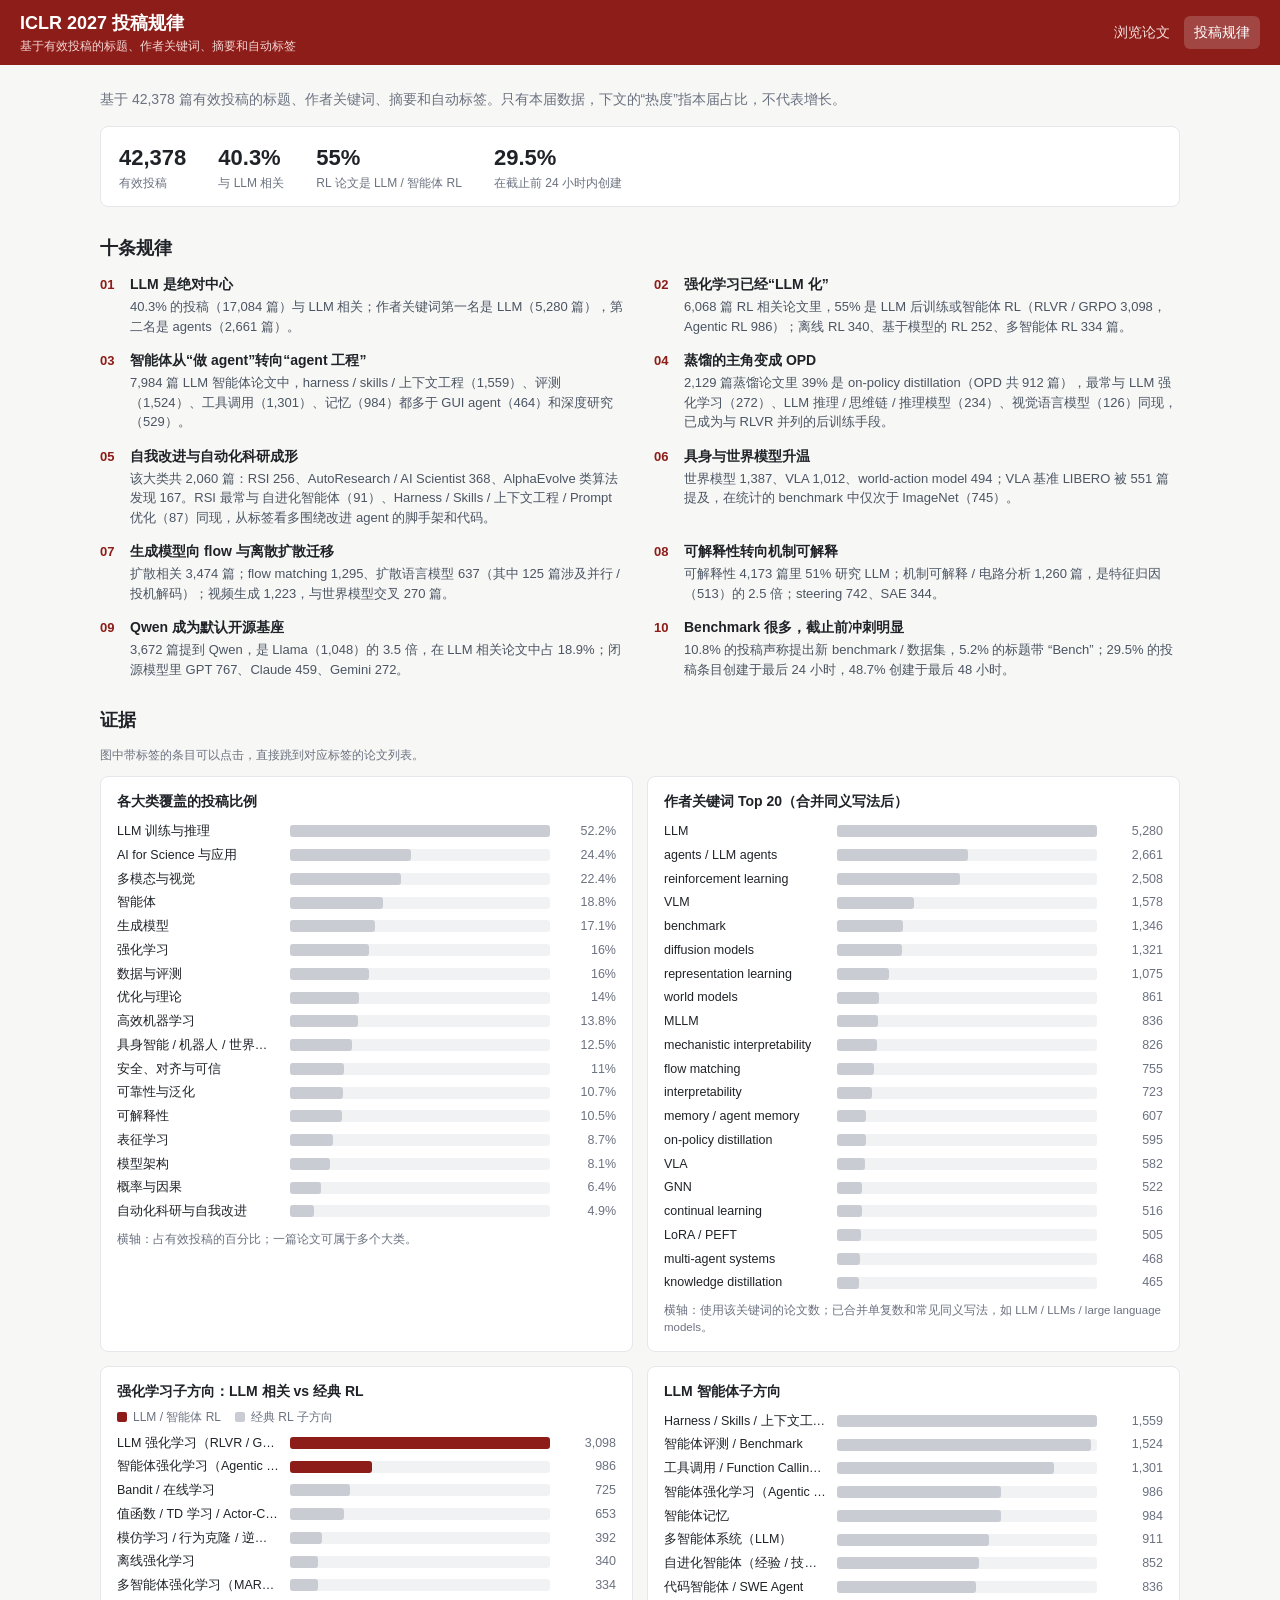
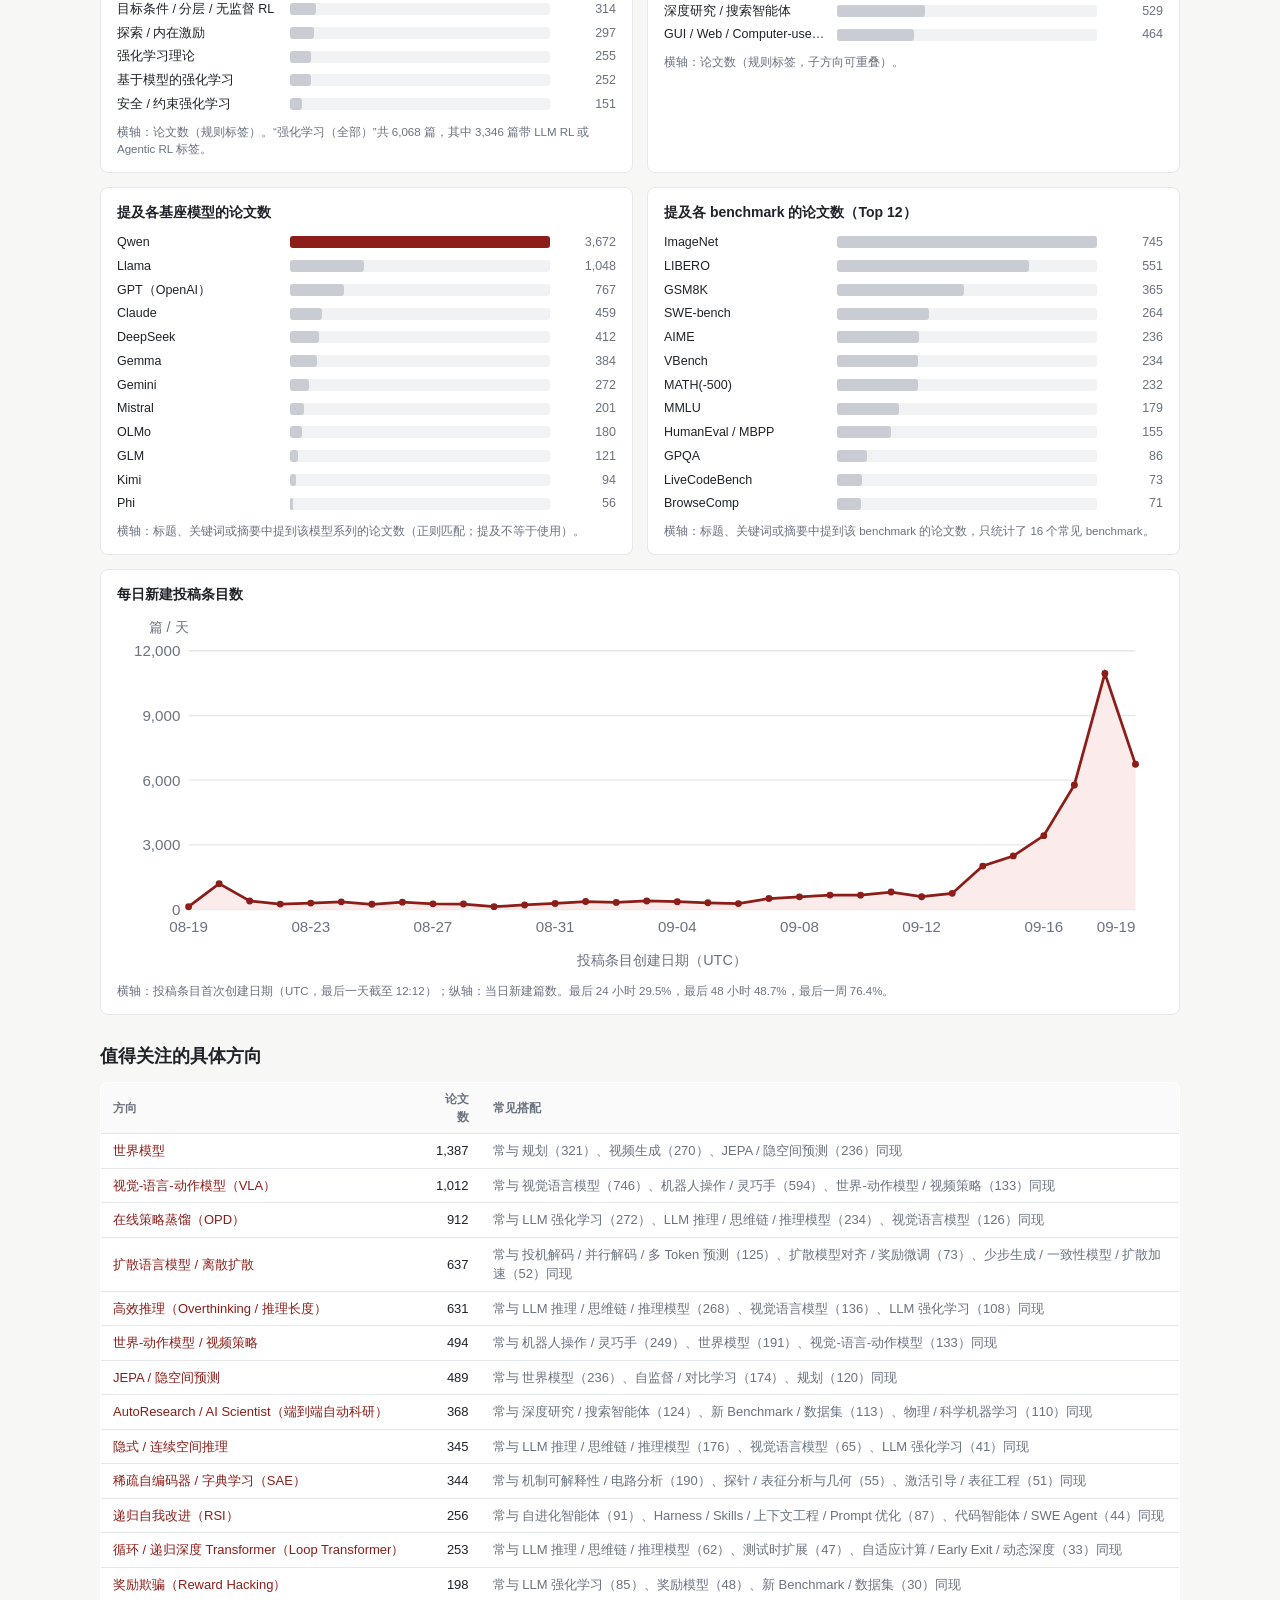
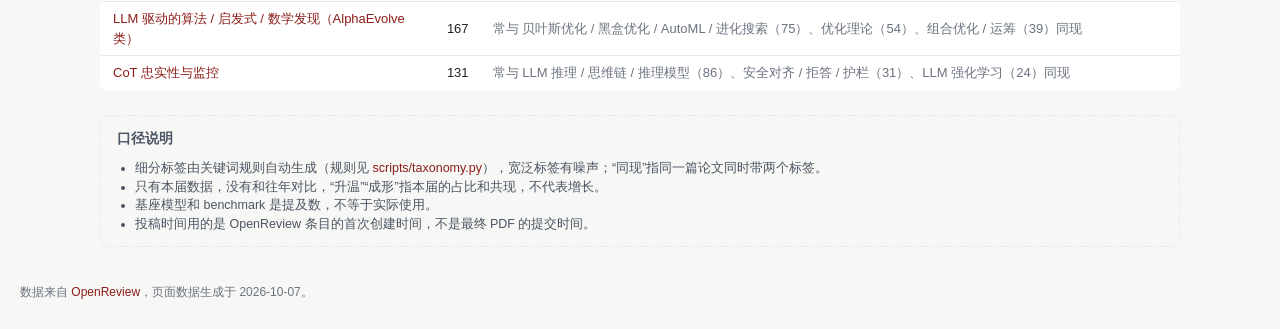
==== docs/trends.html @ 6286ddf7 "Add submission trends page generated from current data Co-authored-by: Cursor <cursoragent@cursor.co" ====
<!doctype html>
<html lang="zh-CN">
<head>
  <meta charset="utf-8">
  <meta name="viewport" content="width=device-width, initial-scale=1">
  <title>ICLR 2027 投稿规律</title>
  <link rel="stylesheet" href="style.css?v=bcfb548c5a">
</head>
<body class="trends-page">
  <header class="topbar">
    <div class="brand">
      <h1>ICLR 2027 投稿规律</h1>
      <div class="muted">基于有效投稿的标题、作者关键词、摘要和自动标签</div>
    </div>
    <nav class="nav">
      <a href="index.html">浏览论文</a>
      <a href="trends.html" class="current">投稿规律</a>
    </nav>
  </header>

  <main class="trends">
    <p class="lede muted" id="lede">加载数据中…</p>
    <section class="stats" id="stats"></section>

    <h2>十条规律</h2>
    <ol class="findings" id="findings"></ol>

    <h2>证据</h2>
    <p class="muted small">图中带标签的条目可以点击，直接跳到对应标签的论文列表。</p>
    <div class="charts">
      <section class="chart">
        <h3>各大类覆盖的投稿比例</h3>
        <div id="c-groups"></div>
        <p class="caption">横轴：占有效投稿的百分比；一篇论文可属于多个大类。</p>
      </section>
      <section class="chart">
        <h3>作者关键词 Top 20（合并同义写法后）</h3>
        <div id="c-keywords"></div>
        <p class="caption">横轴：使用该关键词的论文数；已合并单复数和常见同义写法，如 LLM / LLMs / large language models。</p>
      </section>
      <section class="chart">
        <h3>强化学习子方向：LLM 相关 vs 经典 RL</h3>
        <div class="legend"><span class="key accent"></span>LLM / 智能体 RL<span class="key"></span>经典 RL 子方向</div>
        <div id="c-rl"></div>
        <p class="caption" id="cap-rl"></p>
      </section>
      <section class="chart">
        <h3>LLM 智能体子方向</h3>
        <div id="c-agents"></div>
        <p class="caption">横轴：论文数（规则标签，子方向可重叠）。</p>
      </section>
      <section class="chart">
        <h3>提及各基座模型的论文数</h3>
        <div id="c-models"></div>
        <p class="caption">横轴：标题、关键词或摘要中提到该模型系列的论文数（正则匹配；提及不等于使用）。</p>
      </section>
      <section class="chart">
        <h3>提及各 benchmark 的论文数（Top 12）</h3>
        <div id="c-bench"></div>
        <p class="caption">横轴：标题、关键词或摘要中提到该 benchmark 的论文数，只统计了 16 个常见 benchmark。</p>
      </section>
      <section class="chart wide">
        <h3>每日新建投稿条目数</h3>
        <div id="c-timeline"></div>
        <p class="caption" id="cap-timeline"></p>
      </section>
    </div>

    <h2>值得关注的具体方向</h2>
    <table class="hot">
      <thead><tr><th>方向</th><th class="num">论文数</th><th>常见搭配</th></tr></thead>
      <tbody id="hot"></tbody>
    </table>

    <section class="notes">
      <h3>口径说明</h3>
      <ul>
        <li>细分标签由关键词规则自动生成（规则见 <a href="https://github.com/yzc-666/iclr2027-explorer/blob/HEAD/scripts/taxonomy.py" target="_blank" rel="noopener">scripts/taxonomy.py</a>），宽泛标签有噪声；“同现”指同一篇论文同时带两个标签。</li>
        <li>只有本届数据，没有和往年对比，“升温”“成形”指本届的占比和共现，不代表增长。</li>
        <li>基座模型和 benchmark 是提及数，不等于实际使用。</li>
        <li>投稿时间用的是 OpenReview 条目的首次创建时间，不是最终 PDF 的提交时间。</li>
      </ul>
    </section>
  </main>

  <footer class="muted">数据来自 <a href="https://openreview.net/group?id=ICLR.cc/2027/Conference" target="_blank" rel="noopener">OpenReview</a>，<span id="built"></span>。</footer>
  <script src="trends.js?v=45ce27e861"></script>
</body>
</html>
---- docs/style.css ----
:root {
  --bg: #f7f7f5;
  --panel: #ffffff;
  --text: #1f2328;
  --muted: #6b7280;
  --line: #e5e7eb;
  --accent: #8c1d18;
  --accent-soft: #fbeceb;
  --mark: #fff1a8;
  font-family: -apple-system, BlinkMacSystemFont, "Segoe UI", "PingFang SC", "Hiragino Sans GB", "Microsoft YaHei", sans-serif;
}

* { box-sizing: border-box; }
body { margin: 0; background: var(--bg); color: var(--text); font-size: 14px; line-height: 1.5; }
a { color: var(--accent); text-decoration: none; }
a:hover { text-decoration: underline; }
button, select, input { font: inherit; color: inherit; }
.muted { color: var(--muted); }
mark { background: var(--mark); color: inherit; padding: 0 1px; border-radius: 2px; }

.topbar {
  position: sticky; top: 0; z-index: 10;
  display: flex; gap: 24px; align-items: center;
  padding: 10px 20px; background: var(--accent); color: #fff;
}
.topbar h1 { margin: 0; font-size: 18px; white-space: nowrap; }
.topbar .muted { color: #f3d6d4; font-size: 12px; }
.searchbox { flex: 1; }
.searchbox input {
  width: 100%; padding: 8px 12px; border: 0; border-radius: 6px; font-size: 14px; outline: none;
  color: var(--text); background: #fff;
}

.layout { display: flex; gap: 16px; padding: 16px 20px; align-items: flex-start; }

#sidebar {
  position: sticky; top: 64px; width: 330px; flex-shrink: 0;
  max-height: calc(100vh - 80px); overflow-y: auto;
  background: var(--panel); border: 1px solid var(--line); border-radius: 8px;
}
.filters { padding: 12px; border-bottom: 1px solid var(--line); display: grid; gap: 8px; }
.frow { display: flex; flex-wrap: wrap; gap: 6px 10px; align-items: center; }
.frow.small { font-size: 12px; }
.flabel { color: var(--muted); width: 32px; flex-shrink: 0; }
.frow select { flex: 1; min-width: 0; padding: 4px 6px; border: 1px solid var(--line); border-radius: 5px; background: #fff; }
#tagfilter { padding: 6px 8px; border: 1px solid var(--line); border-radius: 5px; }
button.link { background: none; border: 0; padding: 0; color: var(--accent); cursor: pointer; }

.group { border-bottom: 1px solid var(--line); }
.ghead {
  width: 100%; display: flex; align-items: baseline; gap: 6px; padding: 8px 12px;
  background: hsl(var(--hue) 45% 96%); border: 0; cursor: pointer; text-align: left; font-weight: 600;
}
.ghead .en { font-weight: 400; font-size: 11px; flex: 1; overflow: hidden; text-overflow: ellipsis; white-space: nowrap; }
.ghead .n { font-weight: 400; color: var(--muted); font-size: 12px; }
.caret::before { content: "▸"; display: inline-block; width: 10px; color: var(--muted); }
.group.open .caret::before { content: "▾"; }
.group ul { display: none; list-style: none; margin: 0; padding: 4px 6px 8px; }
.group.open ul { display: block; }
.tag {
  width: 100%; display: flex; gap: 8px; align-items: center; padding: 3px 8px;
  border: 0; border-radius: 5px; background: none; cursor: pointer; text-align: left;
}
.tag:hover { background: #f3f4f6; }
.tag .name { flex: 1; }
.tag .n { color: var(--muted); font-size: 12px; font-variant-numeric: tabular-nums; }
.tag.on { background: hsl(var(--hue) 60% 88%); font-weight: 600; }
.tag.zero { opacity: 0.4; }
.tag.pinned .name { font-weight: 600; }
.group li.lvl1 { margin-left: 14px; border-left: 1px solid var(--line); }
.group li.lvl1 .tag { border-radius: 0 5px 5px 0; }
.group li.sublabel { font-size: 11px; color: var(--muted); padding: 8px 8px 2px; }
.from { margin-left: 4px; font-size: 11px; color: var(--muted); font-weight: 400; white-space: nowrap; }

main { flex: 1; min-width: 0; }
#active-filters { display: flex; flex-wrap: wrap; gap: 6px; margin-bottom: 8px; }
#active-filters:empty { display: none; }
.afilter {
  display: inline-flex; gap: 6px; align-items: center; padding: 3px 10px;
  background: var(--accent-soft); border: 1px solid #f0c9c6; border-radius: 999px; cursor: pointer;
}
.afilter::after { content: "×"; color: var(--muted); }
.afilter.clear { background: none; border-style: dashed; }
.afilter.clear::after { content: none; }

#search-hint { font-size: 12.5px; margin-bottom: 6px; }
#search-hint:empty { display: none; }
#search-hint .link { margin-left: 6px; }

#tag-suggest { display: flex; flex-wrap: wrap; gap: 6px; align-items: center; margin-bottom: 8px; font-size: 13px; }
#tag-suggest:empty { display: none; }

.toolbar { display: flex; gap: 12px; align-items: center; margin-bottom: 10px; }
.toolbar .spacer { flex: 1; }
#count { font-size: 16px; font-weight: 600; }
.toolbar select, .toolbar button {
  padding: 4px 8px; border: 1px solid var(--line); border-radius: 5px; background: #fff; cursor: pointer;
}

#overview { display: grid; grid-template-columns: repeat(auto-fill, minmax(300px, 1fr)); gap: 12px; margin-bottom: 16px; }
#overview:empty { display: none; }
.ocard { background: var(--panel); border: 1px solid var(--line); border-radius: 8px; padding: 10px 12px; }
.ocard h3 { margin: 0 0 6px; font-size: 14px; display: flex; gap: 6px; align-items: baseline; }
.ocard h3 .n { color: var(--muted); font-weight: 400; font-size: 12px; }
.obar {
  position: relative; display: flex; justify-content: space-between; gap: 8px;
  width: 100%; padding: 2px 6px; margin: 2px 0; border: 0; background: none; cursor: pointer; text-align: left; font-size: 13px;
}
.obar .fill { position: absolute; inset: 0 auto 0 0; background: hsl(var(--hue) 55% 90%); border-radius: 3px; z-index: 0; }
.obar span { position: relative; z-index: 1; }
.obar .n { color: var(--muted); font-variant-numeric: tabular-nums; }
.obar:hover .fill { background: hsl(var(--hue) 55% 82%); }
.obar.umbrella > span:not(.fill):not(.n) { font-weight: 600; }
.obar.lvl1 { width: calc(100% - 14px); margin-left: 14px; }
.osub { font-size: 11px; color: var(--muted); margin: 8px 0 2px 6px; }

#list { list-style: none; margin: 0; padding: 0; display: grid; gap: 8px; }
.paper { background: var(--panel); border: 1px solid var(--line); border-radius: 8px; padding: 10px 14px; }
.ptitle { font-size: 15px; font-weight: 600; display: flex; gap: 8px; align-items: baseline; }
.ptitle a { color: var(--text); }
.ptitle a:hover { color: var(--accent); }
.badge { font-size: 11px; font-weight: 400; padding: 0 6px; border-radius: 4px; background: #eee; color: var(--muted); white-space: nowrap; }
.badge.withdrawn { background: #fff4e5; color: #9a5b00; }
.badge.desk_rejected { background: #fdecec; color: #a12622; }
.pmeta { display: flex; flex-wrap: wrap; gap: 4px 14px; color: var(--muted); font-size: 12px; margin-top: 2px; }
.kw { color: #4b5563; font-size: 12.5px; margin-top: 4px; }
.chips { display: flex; flex-wrap: wrap; gap: 4px; margin-top: 6px; }
.chip {
  padding: 1px 8px; font-size: 12px; border-radius: 999px; cursor: pointer;
  border: 1px solid hsl(var(--hue) 40% 82%); background: hsl(var(--hue) 55% 95%);
}
.chip:hover, .chip.on { background: hsl(var(--hue) 60% 85%); }
details { margin-top: 6px; }
summary { cursor: pointer; color: var(--accent); font-size: 12.5px; width: fit-content; }
.abs { margin-top: 6px; white-space: pre-wrap; color: #374151; font-size: 13px; }
#sentinel { text-align: center; padding: 20px; }

footer { padding: 16px 20px 28px; font-size: 12px; }

.nav { display: flex; gap: 4px; flex-shrink: 0; }
.nav a { color: #f6dedc; padding: 6px 10px; border-radius: 6px; white-space: nowrap; }
.nav a:hover { background: rgba(255, 255, 255, 0.12); text-decoration: none; }
.nav a.current { background: rgba(255, 255, 255, 0.18); color: #fff; }
.trends-page .topbar { justify-content: space-between; }

.trends { max-width: 1120px; margin: 0 auto; padding: 20px; }
.trends h2 { font-size: 18px; margin: 28px 0 12px; }
.trends h3 { font-size: 14px; margin: 0 0 10px; }
.small { font-size: 12px; }
.lede { margin: 4px 0 16px; }
.stats { display: flex; flex-wrap: wrap; gap: 32px; padding: 14px 18px; background: var(--panel); border: 1px solid var(--line); border-radius: 8px; }
.stat .sv { font-size: 22px; font-weight: 600; font-variant-numeric: tabular-nums; }
.stat .sl { color: var(--muted); font-size: 12px; }

.findings { display: grid; grid-template-columns: repeat(2, minmax(0, 1fr)); gap: 14px 28px; padding: 0; margin: 0; list-style: none; counter-reset: f; }
.findings li { counter-increment: f; position: relative; padding-left: 30px; }
.findings li::before { content: counter(f, decimal-leading-zero); position: absolute; left: 0; top: 1px; color: var(--accent); font-weight: 600; font-size: 13px; font-variant-numeric: tabular-nums; }
.findings p { margin: 2px 0 0; color: #4b5563; font-size: 13px; }

.charts { display: grid; grid-template-columns: repeat(2, minmax(0, 1fr)); gap: 14px; }
.chart { background: var(--panel); border: 1px solid var(--line); border-radius: 8px; padding: 14px 16px; min-width: 0; }
.chart.wide { grid-column: 1 / -1; }
.caption { color: var(--muted); font-size: 11.5px; margin: 10px 0 0; }
.legend { display: flex; align-items: center; gap: 6px; font-size: 12px; color: var(--muted); margin: -4px 0 8px; }
.legend .key { width: 10px; height: 10px; border-radius: 2px; background: #c9cdd3; margin-left: 8px; }
.legend .key:first-child { margin-left: 0; }
.legend .key.accent { background: var(--accent); }
.bars { display: grid; grid-template-columns: minmax(0, 13em) minmax(0, 1fr) 4.5em; gap: 5px 10px; align-items: center; font-size: 12.5px; }
.blabel { overflow: hidden; text-overflow: ellipsis; white-space: nowrap; }
.blabel a { color: var(--text); }
.blabel a:hover { color: var(--accent); }
.btrack { height: 12px; background: #f1f2f4; border-radius: 3px; }
.bfill { height: 100%; background: #c9cdd3; border-radius: 3px; }
.bfill.accent { background: var(--accent); }
.bval { text-align: right; color: var(--muted); font-variant-numeric: tabular-nums; }
.tl { width: 100%; height: auto; display: block; }
.tl text { font-size: 11px; fill: var(--muted); }
.tl .axis { font-size: 10.5px; }
.tl .grid { stroke: var(--line); }
.tl .area { fill: var(--accent-soft); }
.tl .line { fill: none; stroke: var(--accent); stroke-width: 2; }
.tl .dot { fill: var(--accent); }

table.hot { width: 100%; border-collapse: collapse; background: var(--panel); border: 1px solid var(--line); border-radius: 8px; overflow: hidden; font-size: 13px; }
table.hot th, table.hot td { padding: 7px 12px; border-bottom: 1px solid var(--line); text-align: left; }
table.hot th { background: #fafafa; font-weight: 600; font-size: 12px; color: var(--muted); }
table.hot .num { text-align: right; font-variant-numeric: tabular-nums; }
table.hot tr:last-child td { border-bottom: 0; }
.notes { margin-top: 24px; padding: 12px 16px; border: 1px dashed var(--line); border-radius: 8px; font-size: 12.5px; color: #4b5563; }
.notes ul { margin: 0; padding-left: 18px; }

@media (max-width: 900px) {
  .findings, .charts { grid-template-columns: 1fr; }
  .bars { grid-template-columns: minmax(0, 9em) minmax(0, 1fr) 4em; }
}

@media (max-width: 900px) {
  .topbar { flex-direction: column; align-items: stretch; gap: 8px; position: static; }
  .layout { flex-direction: column; padding: 10px; }
  #sidebar { position: static; width: 100%; max-height: 50vh; }
}
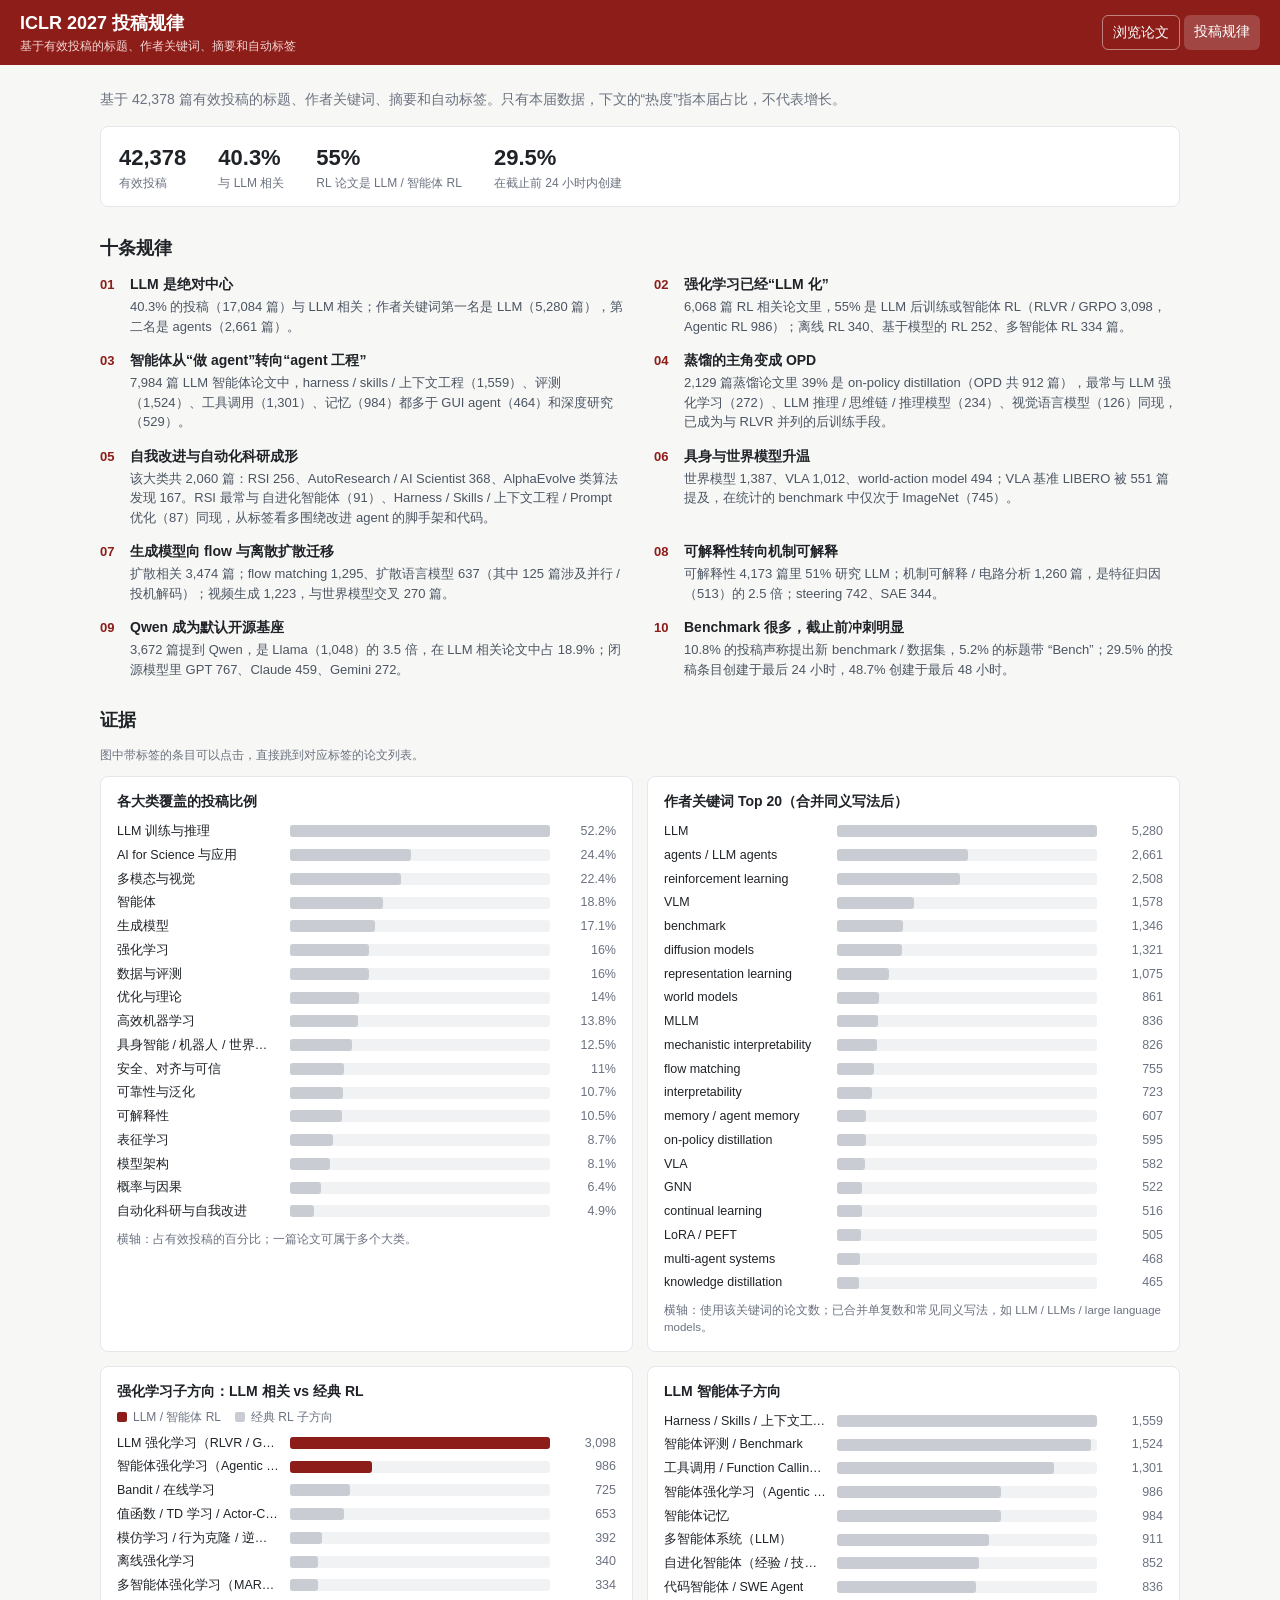
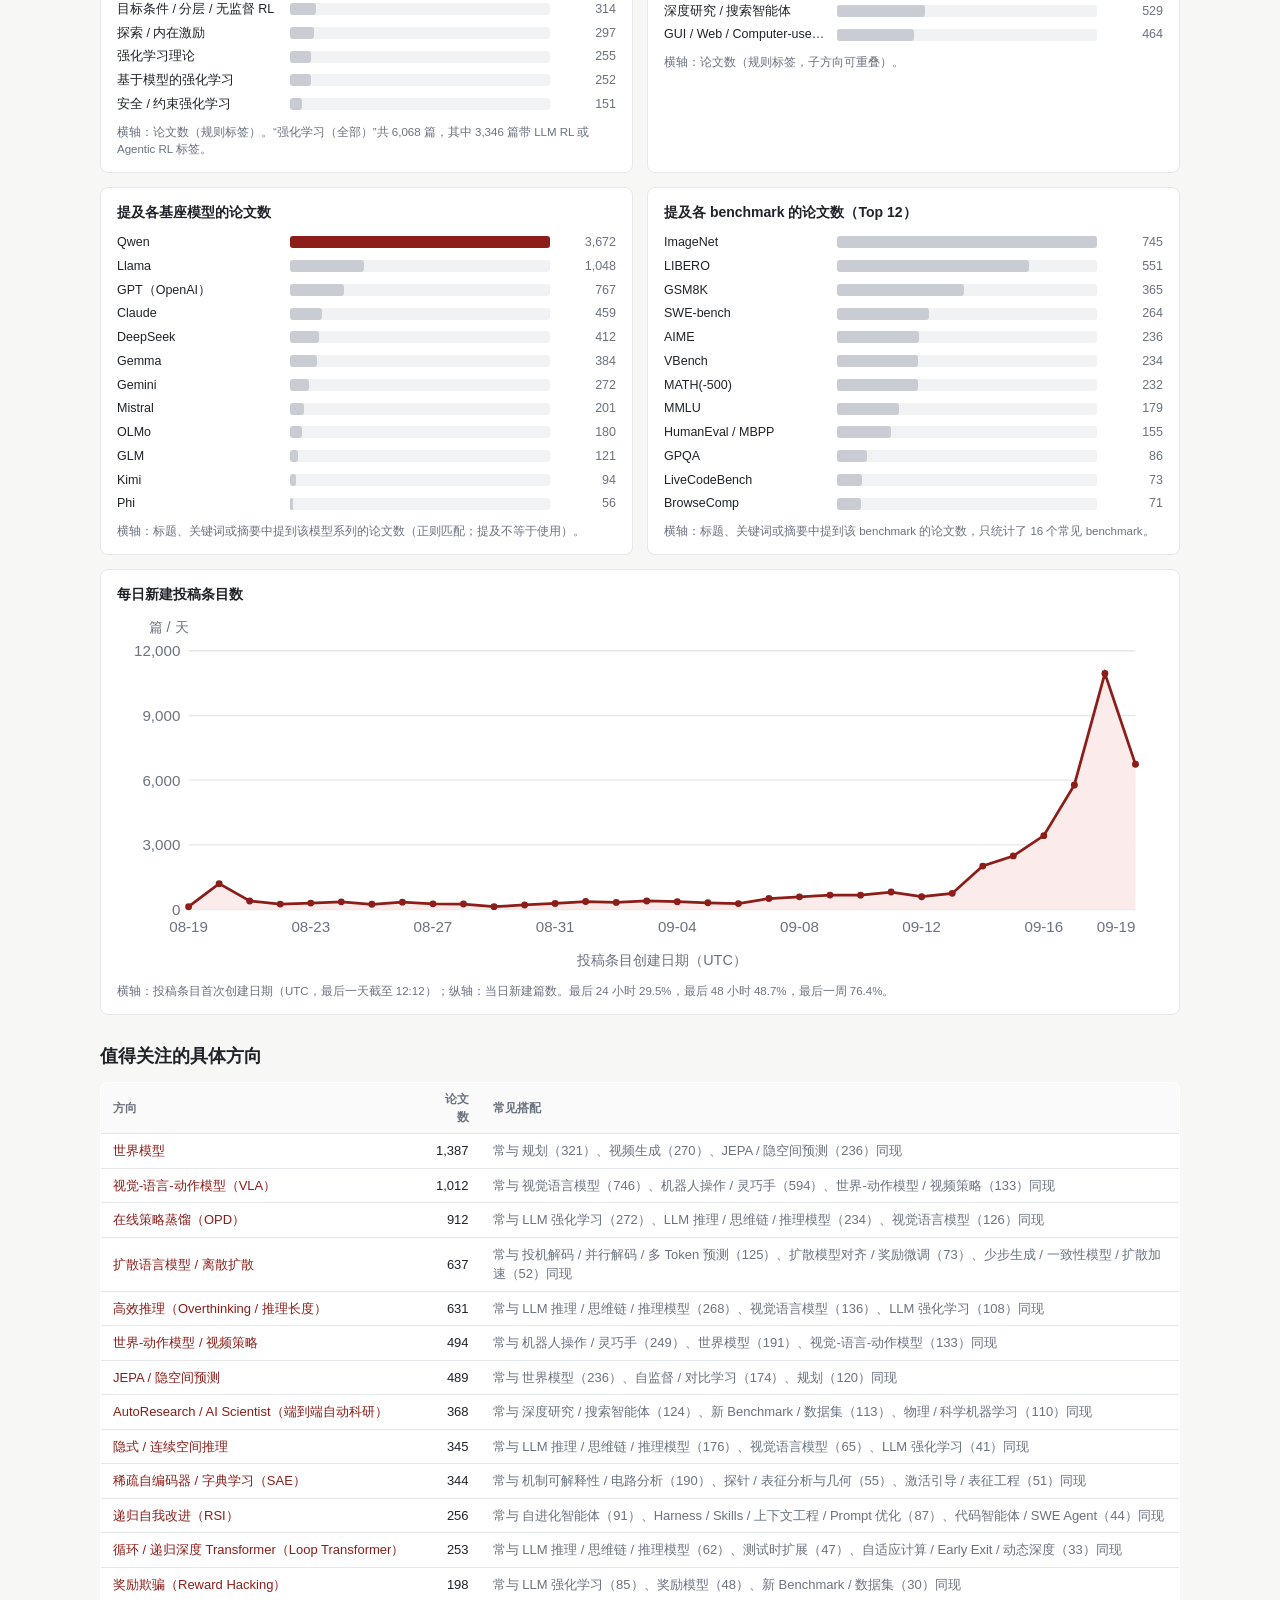
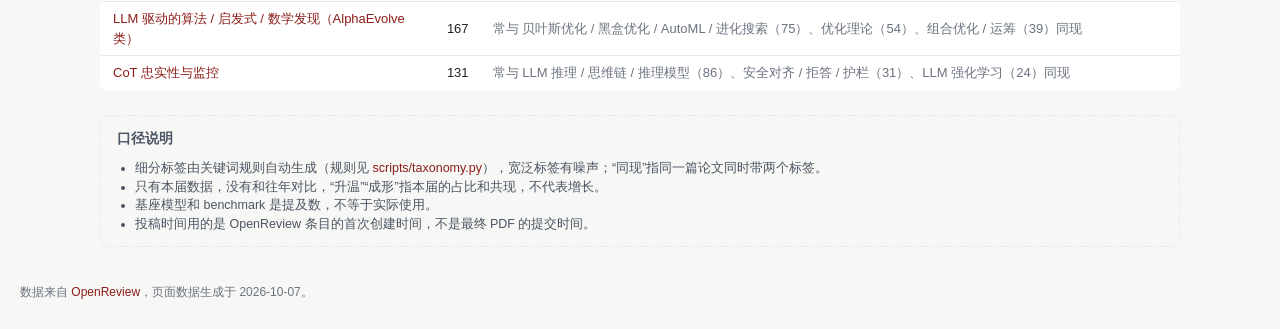
==== commit 5b07b9aa: "Make the trends page entry more visible on the homepage Co-authored-by: Cursor <cursoragent@cursor.c" ====
--- a/docs/trends.html
+++ b/docs/trends.html
@@ -4,7 +4,7 @@
   <meta charset="utf-8">
   <meta name="viewport" content="width=device-width, initial-scale=1">
   <title>ICLR 2027 投稿规律</title>
-  <link rel="stylesheet" href="style.css?v=bcfb548c5a">
+  <link rel="stylesheet" href="style.css?v=e6e748e607">
 </head>
 <body class="trends-page">
   <header class="topbar">
--- a/docs/style.css
+++ b/docs/style.css
@@ -141,6 +141,15 @@
 .nav a { color: #f6dedc; padding: 6px 10px; border-radius: 6px; white-space: nowrap; }
 .nav a:hover { background: rgba(255, 255, 255, 0.12); text-decoration: none; }
 .nav a.current { background: rgba(255, 255, 255, 0.18); color: #fff; }
+.nav a:not(.current) { border: 1px solid rgba(255, 255, 255, 0.45); color: #fff; }
+.trends-banner {
+  grid-column: 1 / -1; display: flex; gap: 12px; align-items: baseline; padding: 10px 14px;
+  background: var(--accent-soft); border: 1px solid #f0c9c6; border-radius: 8px; color: var(--text);
+}
+.trends-banner:hover { text-decoration: none; border-color: var(--accent); }
+.trends-banner strong { color: var(--accent); white-space: nowrap; }
+.trends-banner span { color: #4b5563; font-size: 13px; }
+.trends-banner .go { margin-left: auto; color: var(--accent); white-space: nowrap; }
 .trends-page .topbar { justify-content: space-between; }
 
 .trends { max-width: 1120px; margin: 0 auto; padding: 20px; }
